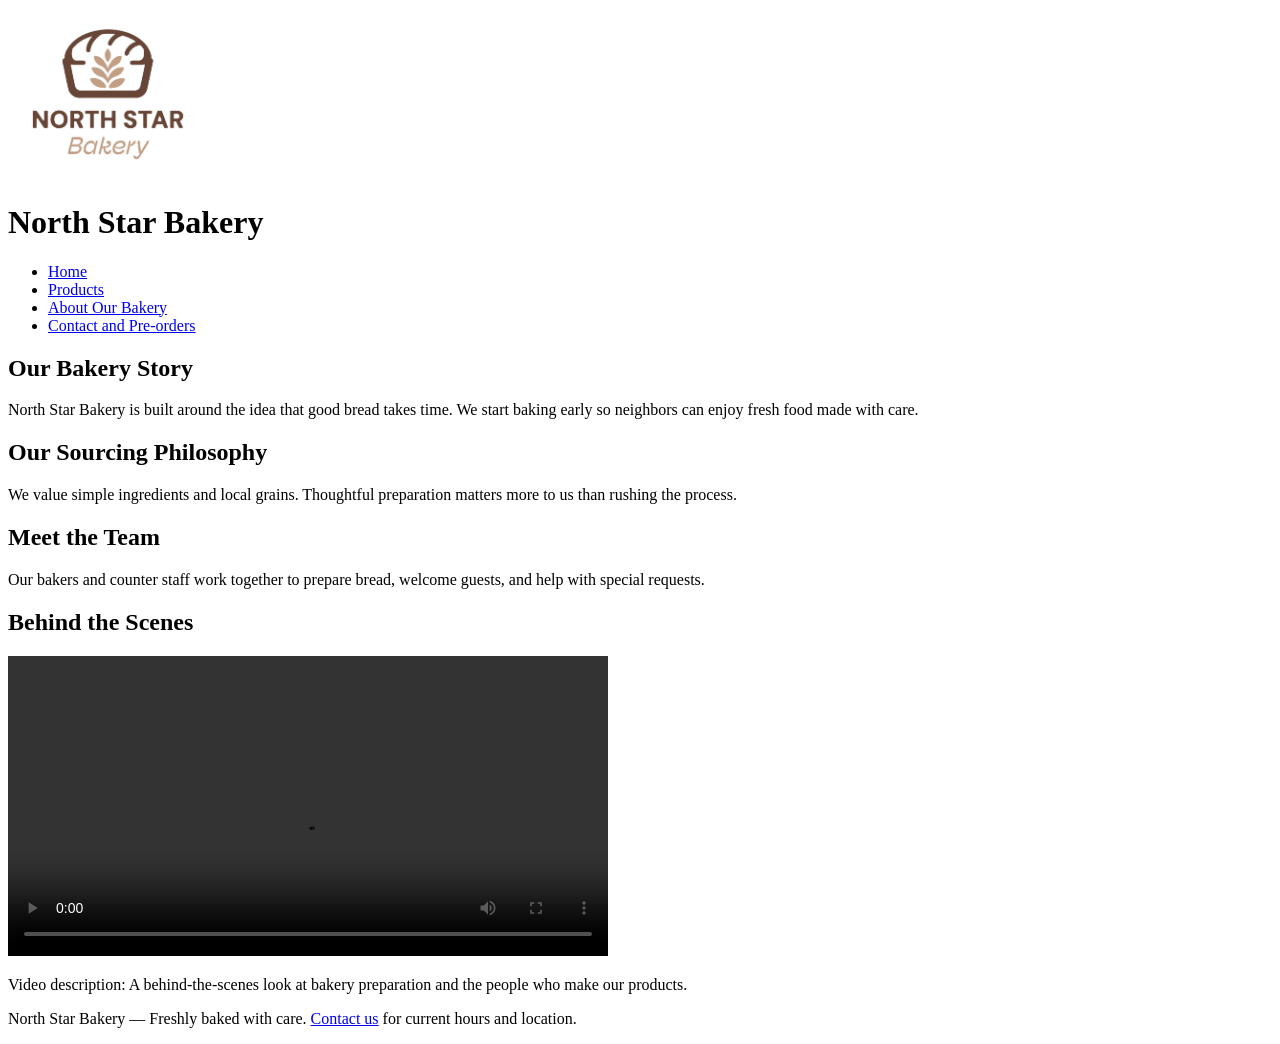
==== about.html @ cafc9424 "Add files via upload" ====
<!DOCTYPE html>
<html lang="en">
<head>
  <meta charset="UTF-8">
  <meta name="viewport" content="width=device-width, initial-scale=1.0">
  <title>About | North Star Bakery</title>
</head>
<body>
  <header>
    <img src="bakery-logo_c.png" alt="North Star Bakery logo with a loaf of bread" width="200">
    <h1>North Star Bakery</h1>
    <nav aria-label="Main navigation"><ul><li><a href="index.html">Home</a></li><li><a href="products.html">Products</a></li><li><a href="about.html">About Our Bakery</a></li><li><a href="contact.html">Contact and Pre-orders</a></li></ul></nav>
  </header>
  <main>
    <section><h2>Our Bakery Story</h2><p>North Star Bakery is built around the idea that good bread takes time. We start baking early so neighbors can enjoy fresh food made with care.</p></section><section><h2>Our Sourcing Philosophy</h2><p>We value simple ingredients and local grains. Thoughtful preparation matters more to us than rushing the process.</p></section><section><h2>Meet the Team</h2><p>Our bakers and counter staff work together to prepare bread, welcome guests, and help with special requests.</p></section><section><h2>Behind the Scenes</h2><video controls width="600"><source src="bakery-behind-scenes_c.mp4" type="video/mp4">Your browser does not support video playback. Our bakery team prepares handmade baked goods behind the scenes.</video><p>Video description: A behind-the-scenes look at bakery preparation and the people who make our products.</p></section>
  </main>
  <footer><p>North Star Bakery — Freshly baked with care. <a href="contact.html">Contact us</a> for current hours and location.</p></footer>
</body>
</html>
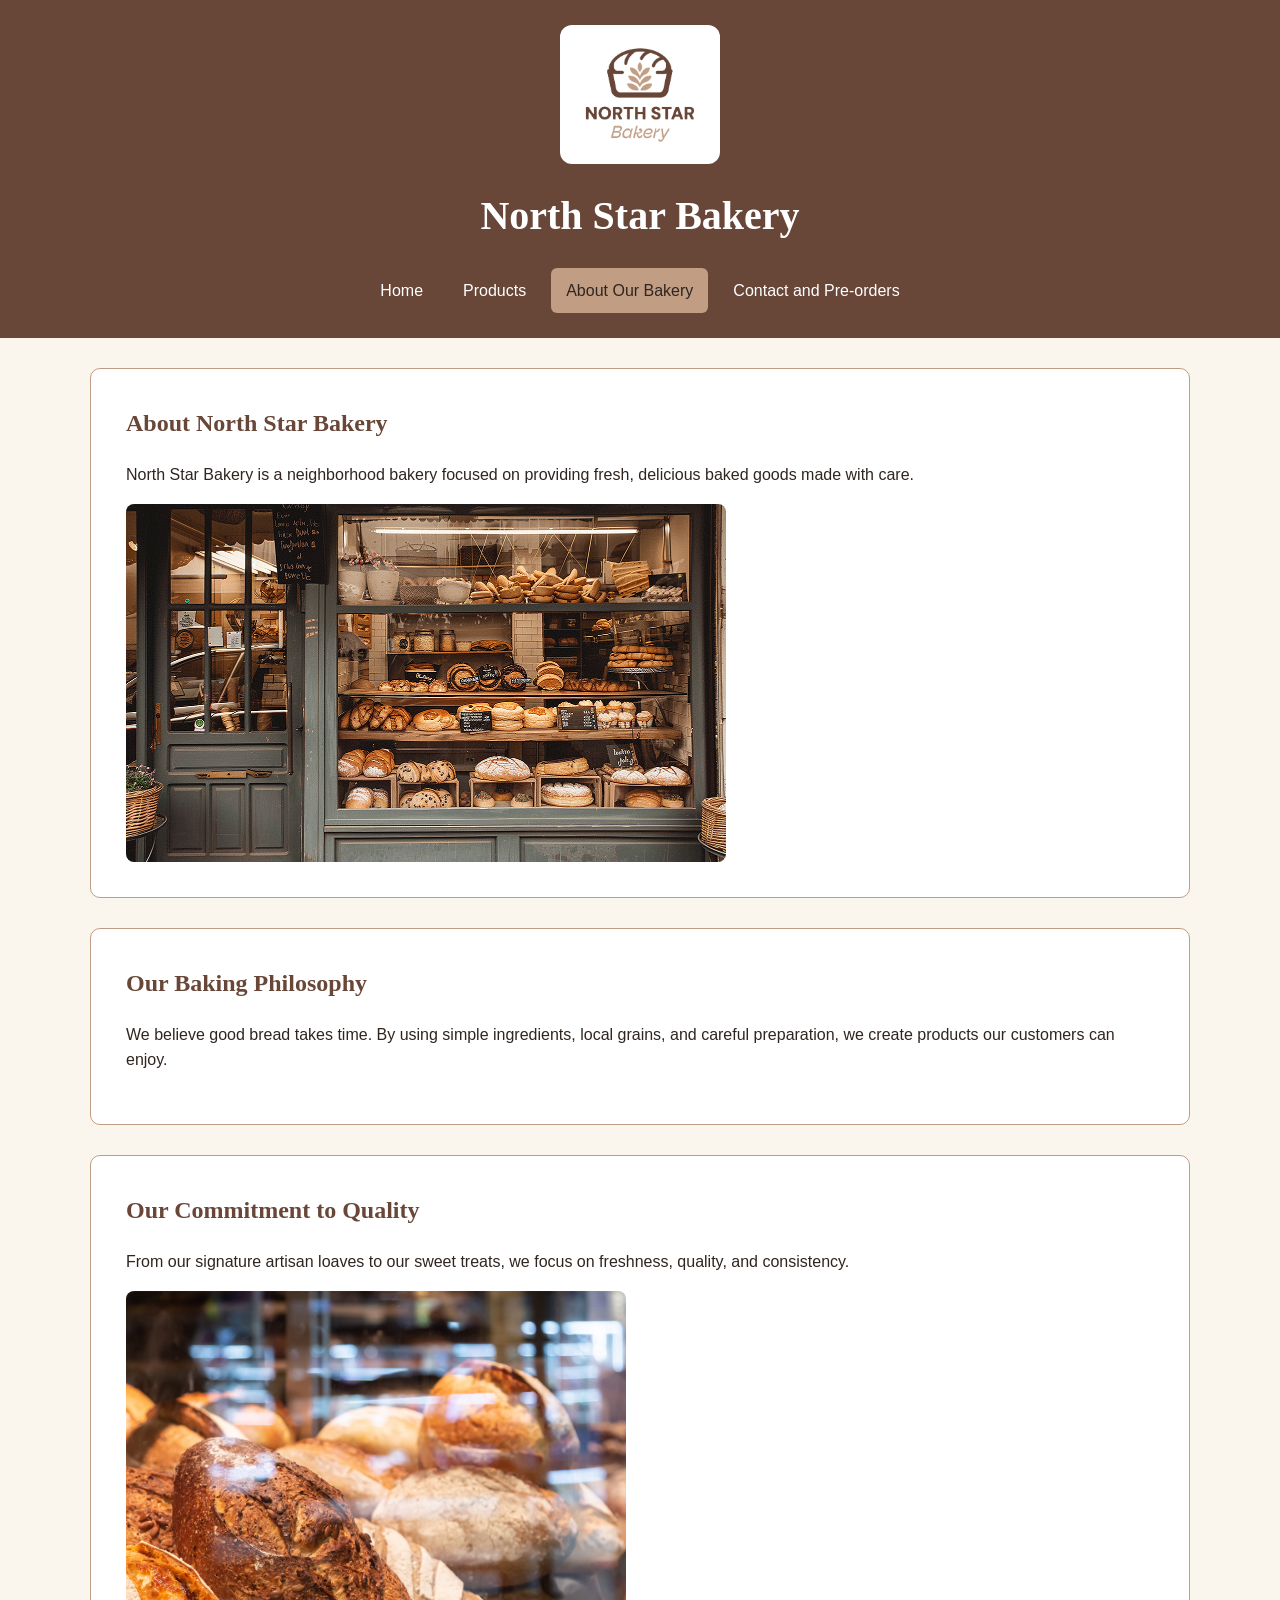
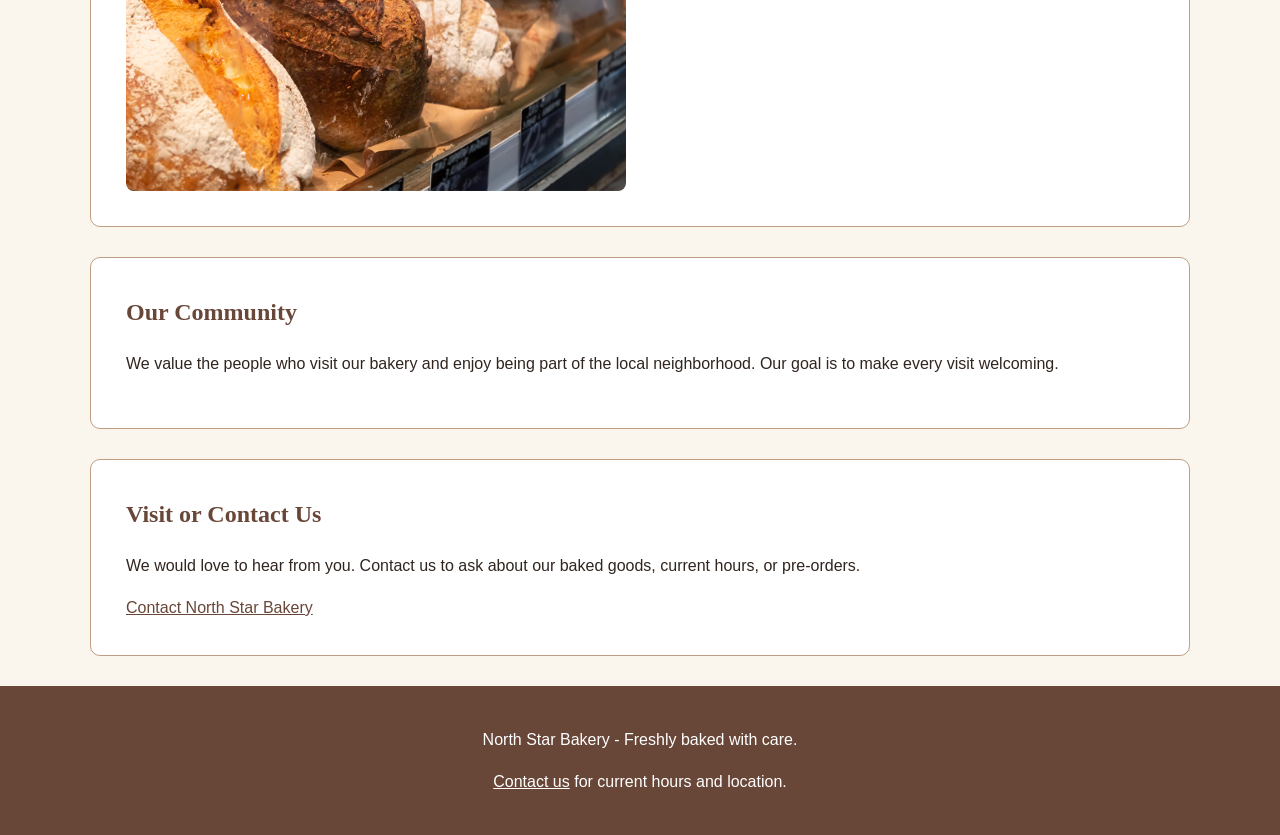
==== commit 35fc5304: "Touchstone 3 Responsive Bakery" ====
--- a/about.html
+++ b/about.html
@@ -1,19 +1,59 @@
+
 <!DOCTYPE html>
 <html lang="en">
 <head>
   <meta charset="UTF-8">
   <meta name="viewport" content="width=device-width, initial-scale=1.0">
-  <title>About | North Star Bakery</title>
+  <title>About Us | North Star Bakery</title>
+  <link rel="stylesheet" href="style.css">
 </head>
 <body>
   <header>
-    <img src="bakery-logo_c.png" alt="North Star Bakery logo with a loaf of bread" width="200">
+    <img src="bakery-logo_c.png" alt="North Star Bakery bread logo" width="180">
     <h1>North Star Bakery</h1>
-    <nav aria-label="Main navigation"><ul><li><a href="index.html">Home</a></li><li><a href="products.html">Products</a></li><li><a href="about.html">About Our Bakery</a></li><li><a href="contact.html">Contact and Pre-orders</a></li></ul></nav>
+    <nav aria-label="Main navigation">
+      <ul>
+        <li><a href="index.html">Home</a></li>
+        <li><a href="products.html">Products</a></li>
+        <li><a href="about.html" aria-current="page">About Our Bakery</a></li>
+        <li><a href="contact.html">Contact and Pre-orders</a></li>
+      </ul>
+    </nav>
   </header>
+
   <main>
-    <section><h2>Our Bakery Story</h2><p>North Star Bakery is built around the idea that good bread takes time. We start baking early so neighbors can enjoy fresh food made with care.</p></section><section><h2>Our Sourcing Philosophy</h2><p>We value simple ingredients and local grains. Thoughtful preparation matters more to us than rushing the process.</p></section><section><h2>Meet the Team</h2><p>Our bakers and counter staff work together to prepare bread, welcome guests, and help with special requests.</p></section><section><h2>Behind the Scenes</h2><video controls width="600"><source src="bakery-behind-scenes_c.mp4" type="video/mp4">Your browser does not support video playback. Our bakery team prepares handmade baked goods behind the scenes.</video><p>Video description: A behind-the-scenes look at bakery preparation and the people who make our products.</p></section>
+    <section>
+      <h2>About North Star Bakery</h2>
+      <p>North Star Bakery is a neighborhood bakery focused on providing fresh, delicious baked goods made with care.</p>
+      <img src="bakery-storefront_c.png" alt="Welcoming bakery storefront displaying freshly baked goods" width="600">
+    </section>
+
+    <section>
+      <h2>Our Baking Philosophy</h2>
+      <p>We believe good bread takes time. By using simple ingredients, local grains, and careful preparation, we create products our customers can enjoy.</p>
+    </section>
+
+    <section>
+      <h2>Our Commitment to Quality</h2>
+      <p>From our signature artisan loaves to our sweet treats, we focus on freshness, quality, and consistency.</p>
+      <img src="bakery-bread_c.png" alt="Freshly baked artisan bread displayed inside the bakery" width="500">
+    </section>
+
+    <section>
+      <h2>Our Community</h2>
+      <p>We value the people who visit our bakery and enjoy being part of the local neighborhood. Our goal is to make every visit welcoming.</p>
+    </section>
+
+    <section>
+      <h2>Visit or Contact Us</h2>
+      <p>We would love to hear from you. Contact us to ask about our baked goods, current hours, or pre-orders.</p>
+      <a href="contact.html">Contact North Star Bakery</a>
+    </section>
   </main>
-  <footer><p>North Star Bakery — Freshly baked with care. <a href="contact.html">Contact us</a> for current hours and location.</p></footer>
+
+  <footer>
+    <p>North Star Bakery - Freshly baked with care.</p>
+    <p><a href="contact.html">Contact us</a> for current hours and location.</p>
+  </footer>
 </body>
 </html>
--- a/style.css
+++ b/style.css
@@ -0,0 +1,199 @@
+
+
+/* North Star Bakery - Main Stylesheet */
+
+:root {
+  --brown: #684638;
+  --cream: #faf5ed;
+  --tan: #c19d84;
+  --dark: #30251f;
+}
+
+* {
+  box-sizing: border-box;
+}
+
+body {
+  margin: 0;
+  background-color: var(--cream);
+  color: var(--dark);
+  font-family: Arial, sans-serif;
+  font-size: 16px;
+  line-height: 1.6;
+}
+
+header {
+  background-color: var(--brown);
+  color: white;
+  text-align: center;
+  padding: 25px 15px;
+}
+
+header img {
+  max-width: 160px;
+  height: auto;
+  background: white;
+  border-radius: 12px;
+  padding: 8px;
+}
+
+h1, h2 {
+  font-family: Georgia, serif;
+}
+
+h1 {
+  font-size: 2rem;
+  margin: 12px 0;
+}
+
+h2 {
+  color: var(--brown);
+  margin-top: 0;
+}
+
+nav ul {
+  display: flex;
+  flex-direction: column;
+  gap: 10px;
+  list-style: none;
+  padding: 0;
+  margin: 20px 0 0;
+}
+
+nav a {
+  display: block;
+  color: white;
+  text-decoration: none;
+  padding: 10px 15px;
+  border-radius: 6px;
+}
+
+nav a:hover,
+nav a:focus,
+nav a[aria-current="page"] {
+  background-color: var(--tan);
+  color: var(--dark);
+}
+
+main {
+  width: 92%;
+  max-width: 1100px;
+  margin: 30px auto;
+  display: flex;
+  flex-direction: column;
+  gap: 24px;
+}
+
+section {
+  background: white;
+  padding: 24px;
+  border-radius: 10px;
+  border: 1px solid var(--tan);
+}
+
+section img,
+picture img,
+figure img {
+  display: block;
+  max-width: 100%;
+  height: auto;
+  border-radius: 8px;
+}
+
+figure {
+  margin: 15px 0;
+}
+
+figcaption {
+  font-style: italic;
+  margin-top: 8px;
+}
+
+a {
+  color: var(--brown);
+}
+
+audio {
+  width: 100%;
+  max-width: 450px;
+}
+
+form {
+  display: flex;
+  flex-direction: column;
+  gap: 20px;
+}
+
+fieldset {
+  border: 1px solid var(--tan);
+  border-radius: 8px;
+  padding: 20px;
+}
+
+legend {
+  font-weight: bold;
+  color: var(--brown);
+}
+
+label {
+  display: block;
+  margin: 12px 0 5px;
+  font-weight: bold;
+}
+
+input,
+select,
+textarea {
+  width: 100%;
+  padding: 12px;
+  border: 1px solid var(--tan);
+  border-radius: 5px;
+  font: inherit;
+}
+
+button {
+  background: var(--brown);
+  color: white;
+  border: none;
+  padding: 14px 24px;
+  border-radius: 6px;
+  font: inherit;
+  cursor: pointer;
+}
+
+button:hover,
+button:focus {
+  background: var(--dark);
+}
+
+footer {
+  background: var(--brown);
+  color: white;
+  text-align: center;
+  padding: 25px;
+}
+
+footer a {
+  color: white;
+}
+
+/* Responsive layout for larger screens */
+@media (min-width: 768px) {
+  nav ul {
+    flex-direction: row;
+    justify-content: center;
+    flex-wrap: wrap;
+  }
+
+  main {
+    gap: 30px;
+  }
+
+  section {
+    padding: 35px;
+  }
+
+  h1 {
+    font-size: 2.5rem;
+  }
+}
